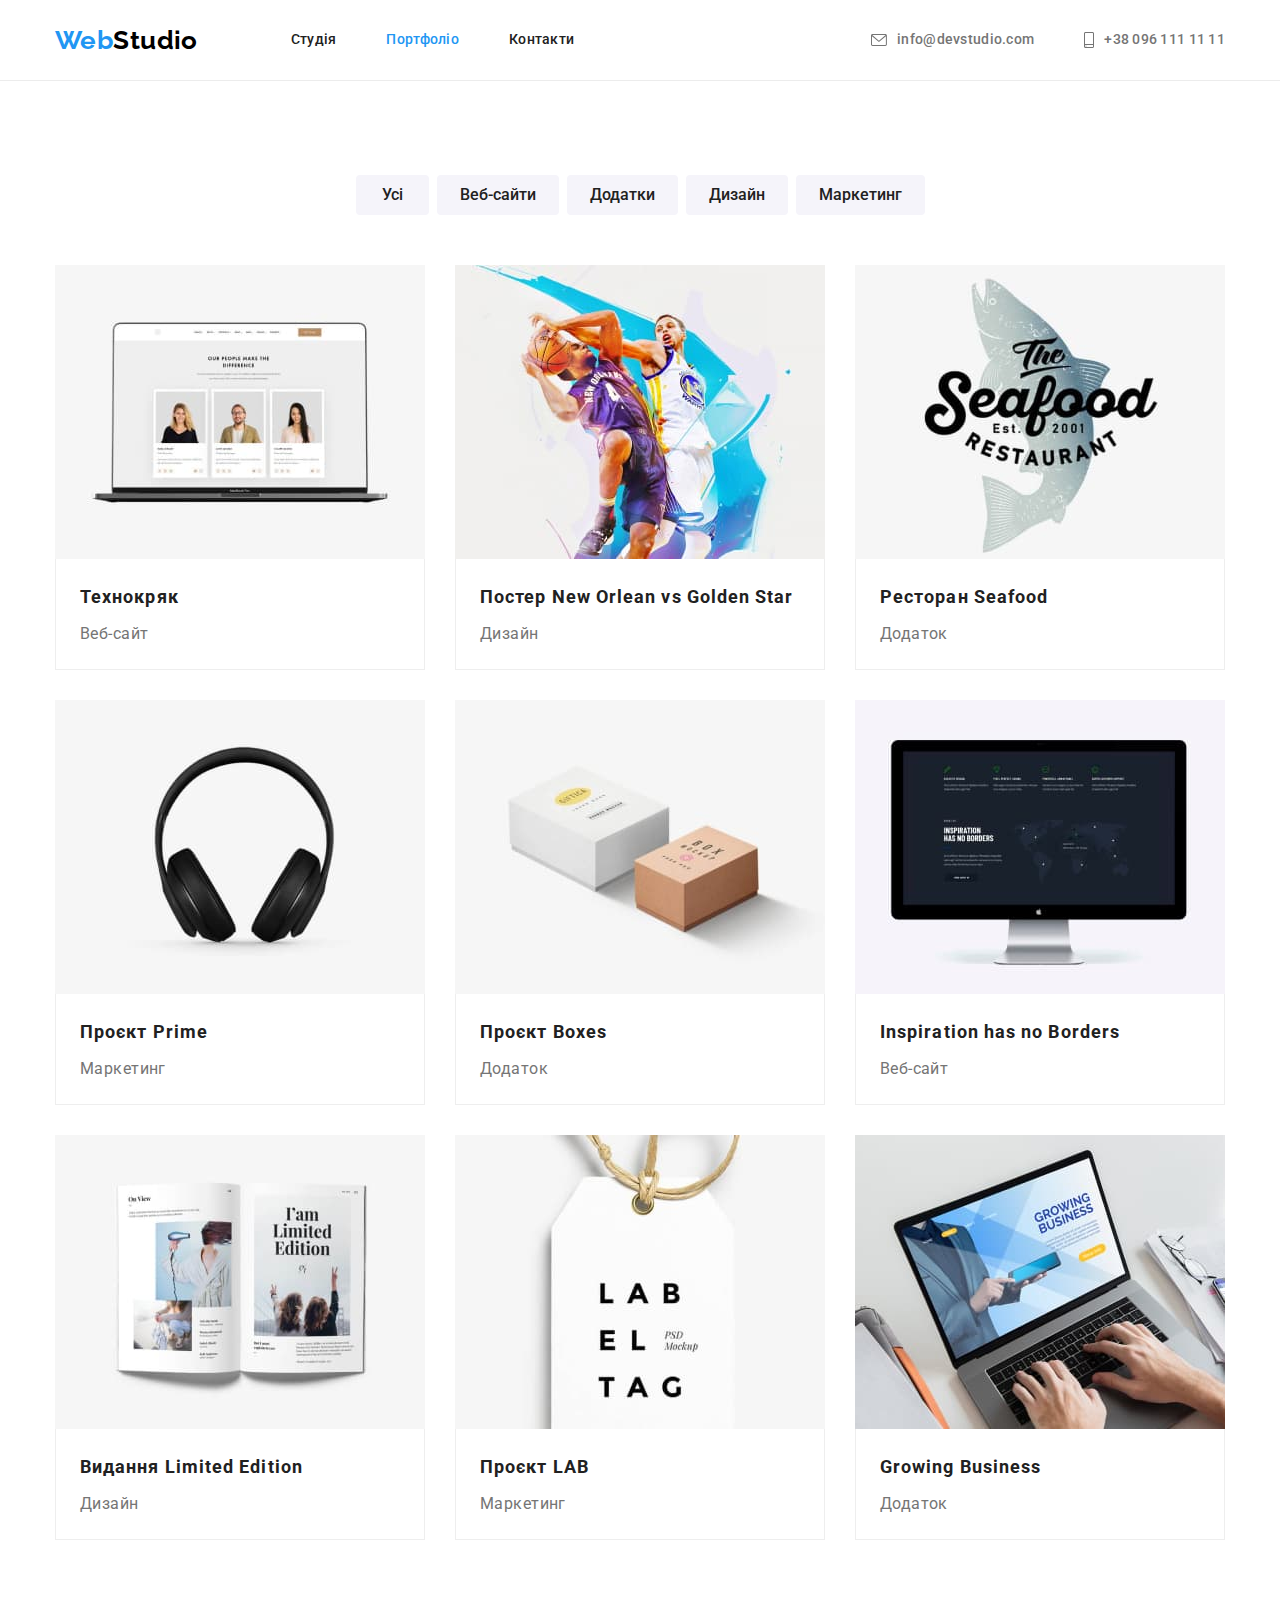
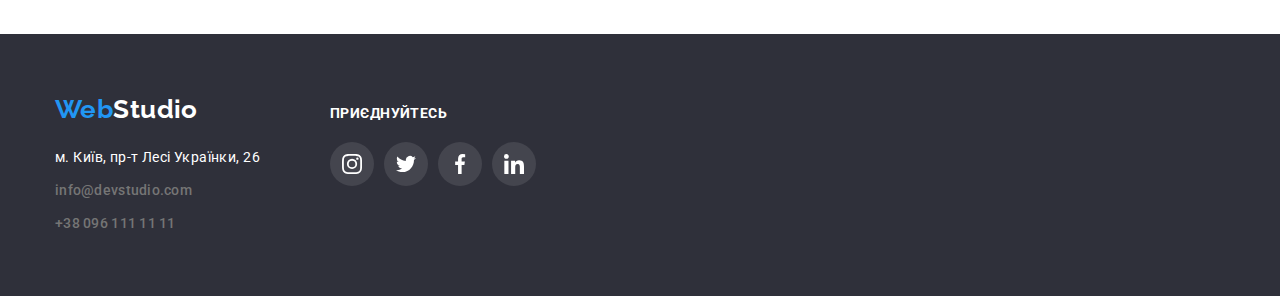
==== portfolio.html @ b2837404 "Initial commit" ====
<!DOCTYPE html>
<html lang="uk">

<head>
    <meta charset="UTF-8">
    <meta http-equiv="X-UA-Compatible" content="IE=edge">
    <meta name="viewport" content="width=device-width, initial-scale=1.0">
    <title>Портфоліо</title>
    <link href="https://fonts.googleapis.com/css2?family=Raleway:wght@700&family=Roboto:wght@400;500;700;900&display=swap" rel="stylesheet">
    <link rel="stylesheet" href="https://cdnjs.cloudflare.com/ajax/libs/modern-normalize/1.1.0/modern-normalize.min.css">
    <link rel="stylesheet" href="./css/style.css" />
</head>

<body class="page">
    <header class="page-header">
        <div class="container">
            <nav class="main-nav">
                <a class="logo-link" href="./index.html">Web<span class="logo-header">Studio</span></a>
                <ul class="site-nav list">
                    <li class="item"><a class="link" href="./index.html">Студія</a></li>
                    <li class="item"><a class="link current" href="./portfolio.html">Портфоліо</a></li>
                    <li class="item"><a class="link" href="#contacts">Контакти</a></li>
                </ul>
            </nav>
            <ul class="site-nav-hc list">
                <li class="item"><a class="contact" href="mailto:info@devstudio.com">
                        <svg class="contacts-icon" width="16" height="12">
                            <use href="./images/sprite.svg#icon-envelope"></use>
                        </svg>
                        info@devstudio.com</a>
                </li>
                <li class="item"><a class="contact" href="tel:+380961111111">
                        <svg class="contacts-icon" width="10" height="16">
                            <use href="./images/sprite.svg#icon-smartphone"></use>
                        </svg>+38 096 111 11 11</a></li>
            </ul>
        </div>
    </header>
    <main>
        <section class="section">
            <div class="container">
                <h1 class="visually-hidden">Портфоліо</h1>
                    <ul class="list menu-btn">
                        <li class="item-btn"><button class="button radio" type="button">Усі</button></li>
                        <li class="item-btn"><button class="button radio" type="button">Веб-сайти</button></li>
                        <li class="item-btn"><button class="button radio" type="button">Додатки</button></li>
                        <li class="item-btn"><button class="button radio" type="button">Дизайн</button></li>
                        <li class="item-btn"><button class="button radio" type="button">Маркетинг</button></li>
                    </ul>
                <ul class="list list-prj">
                    <li class="item-prj">
                        <a href="#" target="_blank" class="list-link"><img src="./images/portfolio-1.jpg" alt="Вигляд веб сайту" width="370" height="294">
                        <div class="card-prj"><h2 class="list-title">Технокряк</h2>
                        <p class="text">Веб-сайт</p></div></a>
                    </li>
                    <li class="item-prj">
                        <a href="#" target="_blank" class="list-link"><img src="./images/portfolio-2.jpg" alt="Гра двох баскетболістів" width="370" height="294"> 
                        <div class="card-prj"><h2 class="list-title">Постер New Orlean vs Golden Star</h2>
                        <p class="text">Дизайн</p></div></a>
                    </li>
                    <li class="item-prj">
                        <a href="#" target="_blank" class="list-link"><img src="./images/portfolio-3.jpg" alt="Лого ресторану Seafood" width="370" height="294">
                        <div class="card-prj"><h2 class="list-title">Ресторан Seafood</h2>
                        <p class="text">Додаток</p></div></a>
                    </li>
                    <li class="item-prj">
                        <a href="#" target="_blank" class="list-link"><img src="./images/portfolio-4.jpg" alt="Вакумні наушники" width="370" height="294"> 
                        <div class="card-prj"><h2 class="list-title">Проєкт Prime</h2>
                        <p class="text">Маркетинг</p></div></a>
                    </li>
                    <li class="item-prj">
                        <a href="#" target="_blank" class="list-link"><img src="./images/portfolio-5.jpg" alt="Дві продукції Boxes" width="370" height="294">
                        <div class="card-prj"><h2 class="list-title">Проєкт Boxes</h2>
                        <p class="text">Додаток</p></div></a>
                    </li>
                    <li class="item-prj">
                        <a href="#" target="_blank" class="list-link"><img src="./images/portfolio-6.jpg" alt="Вигляд веб сайту" width="370" height="294">
                        <div class="card-prj"><h2 class="list-title">Inspiration has no Borders</h2>
                        <p class="text">Веб-сайт</p></div></a>
                    </li>
                    <li class="item-prj">
                        <a href="#" target="_blank" class="list-link"><img src="./images/portfolio-7.jpg" alt="Журнал" width="370" height="294">
                        <div class="card-prj"><h2 class="list-title">Видання Limited Edition</h2>
                        <p class="text">Дизайн</p></div></a>
                    </li>
                    <li class="item-prj">
                        <a href="#" target="_blank" class="list-link"><img src="./images/portfolio-8.jpg" alt="Бірка LAB" width="370" height="294">
                        <div class="card-prj"><h2 class="list-title">Проєкт LAB</h2>
                        <p class="text">Маркетинг</p></div></a>
                    </li>
                    <li class="item-prj">
                        <a href="#" target="_blank" class="list-link"><img src="./images/portfolio-9.jpg" alt="Презентація" width="370" height="294">
                        <div class="card-prj"><h2 class="list-title">Growing Business</h2>
                        <p class="text">Додаток</p></div></a>
                    </li>
                </ul> 
            </div>
            
        </section>
    </main>
    <footer>
        <div class="container footer-container">
                <div><a class="logo-link" href="./index.html">Web<span class="logo-footer">Studio</span></a>
                    <address>
                        <ul class="site-nav-fc list">
                            <li><a class="address" href="https://goo.gl/maps/CPtrU1FHBa2aNyZL9" target="_blank"
                                    rel="noopener noreferrer nofollow">м. Київ, пр-т Лесі Українки, 26</a></li>
                            <li><a class="contact" href="mailto:info@devstudio.com">info@devstudio.com</a></li>
                            <li><a class="contact" href="tel:+380961111111">+38 096 111 11 11</a></li>
                        </ul>
                    </address>
                </div>
                <div class="network">
                    <p class="network-title">Приєднуйтесь<p>
                    <ul class="network-list list">
                        <li class="network-item">
                            <a class="network-link" href="#" target="_blank" rel="noopener noreferrer">
                                <svg class="network-icon" width="20" height="20">
                                    <use href="./images/sprite.svg#icon-instagram"></use>
                                </svg>
                            </a>
                        </li>
                        <li class="network-item">
                            <a class="network-link" href="#" target="_blank" rel="noopener noreferrer">
                                <svg class="network-icon" width="20" height="20">
                                    <use href="./images/sprite.svg#icon-twitter"></use>
                                </svg>
                            </a>
                        </li>
                        <li class="network-item">
                            <a class="network-link" href="" target="_blank" rel="noopener noreferrer">
                                <svg class="network-icon" width="20" height="20">
                                    <use href="./images/sprite.svg#icon-facebook"></use>
                                </svg>
                            </a>
                        </li>
                        <li class="network-item">
                            <a class="network-link" href="" target="_blank" rel="noopener noreferrer">
                                <svg class="network-icon" width="20" height="20">
                                    <use href="./images/sprite.svg#icon-linkedin"></use>
                                </svg>
                            </a>
                        </li>
                    </ul>
                </div>
        </div>
    </footer>
</body>

</html>
---- css/style.css ----
:root {
   /* Text colors */
    --primary-txt-cl: #757575;
    --title-txt-cl: #212121;
    --accent-txt-cl: #2196F3 ;
    --text-white: #ffffff;
    --logo-header: #000000;
    --logo-footer: #ffffff;
    /* Background */
    --primary-white-cl: #ffffff;
    --accent-bg-cl: #2196F3;
    --gray-bg-cl: #2F303A;
    --additional-gray-cl: #F5F4FA;
    --clients-gray-cl: #AFB1B8;
    /* Colors for button */
    --btn-radio-bg: #F5F4FA;
    --text-bt-cl: #ffffff;
    --active-bg-cl: #188CE8;
    /* border-bottom */
    --border-bottom-header: #ECECEC;
    --border-div: #EEEEEE;
    /* network */
    --network-notact: #AFB1B8;
}
    
body {
    font-size: 14px;
    line-height: 1.71;
    font-family: 'Roboto', sans-serif;
    letter-spacing: 0.03em;

    color: var(--primary-txt-cl);
    background-color: var(--primary-white-cl);
}

.text {
    color: #757575;

    text-decoration: none;
    font-size: 16px;
    line-height: 1.88;
}

h1,
h2,
h3,
h4,
h5,
h6,
p,
ul {
    margin: 0px;
    padding: 0px;
}

.container {
    margin-left: auto;
    margin-right: auto;
    padding-left: 15px;
    padding-right: 15px;
    width: 1200px;
}

.section {
    padding-top: 94px;
    padding-bottom: 94px;
}

img {
    display: block;
}

.list {
    margin: 0;
    padding: 0;
    list-style: none;
}
/* ========== header ========== */
/* LOGO */

.logo-link {
    color: var(--accent-txt-cl);
    font-family: Raleway, sans-serif;
      
    font-weight: 700;
    font-size: 26px;    
    line-height: 1.19; 
    text-decoration: none; 
}

.logo-header {
    color: var(--logo-header);
}

.logo-footer {
    color: var(--logo-footer);
}



.page-header {
    border-bottom: 1px solid var(--border-bottom-header);
}

.page-header .container {
    display: flex;  
}
/* ----навігація---- */
.site-nav {
    display: flex;
    margin-left: 93px;
}

.main-nav {
    display: flex;
    align-items: center;
}


.site-nav .item:not(:last-child) {
    margin-right: 50px;
}

.site-nav .link {
    display: block;
    padding-top: 32px;
    padding-bottom: 32px;

    color: var(--title-txt-cl);
         
    font-weight: 500;
    font-size: 14px;
    line-height: 1.14;
    letter-spacing: 0.02em;
}

.link {
    text-decoration: none;
}

.site-nav .link:hover,
.site-nav .link:focus {
    color: var(--accent-txt-cl);
}

.site-nav-hc {
    display: flex;
    margin-left: auto;
    align-items: center;
}

.site-nav-hc .item+.item {
    margin-left: 50px;
}


.site-nav-hc .contact {
    display: flex;
    padding-top: 32px;
    padding-bottom: 32px;
    color: var(--primary-txt-cl);
    align-items: center;
    

    font-weight: 500;
    font-size: 14px;
    line-height: 1.14;
    letter-spacing: 0.02em;
    text-decoration: none;
    font-style: normal;
}

.contacts-icon {
    margin-right: 10px;
    fill: currentColor;
}

.contact:hover,
.contact:focus {
    color: var(--accent-txt-cl);
}
.contact:hover .contacts-icon,
.contact:focus .contacts-icon {
    fill: currentColor;
}

.link.current {
    color: var(--accent-txt-cl);
}


/* ========= hero ========== */

.hero {
    max-width: 1600px;
    height: 600px;
    margin-right: auto;
    margin-left: auto;
    padding-top: 200px;
    padding-bottom: 200px;
    background-image: linear-gradient(to right, rgba(47, 48, 58, 0.4), rgba(47, 48, 58, 0.4)), url(../images/hero-bg.jpg);
    background-repeat: no-repeat;
    background-size: cover;

    text-align: center;
    background-color: var(--gray-bg-cl);
}
.hero-title {
    margin-top: 0;
    margin-bottom: 30px;
    color: var(--text-white);
    font-weight: 900;
    font-size: 44px;
    line-height: 1.36;
    /* or 136% */
    text-align: center;
    letter-spacing: 0.06em;
    text-transform: uppercase;
    width: 700px;
    margin-right: auto;
    margin-left: auto;
}

.hero-button {
    display: inline-block;
    padding: 10px 32px;
    min-width: 216px;
    box-shadow: 0px 4px 4px rgba(0, 0, 0, 0.15);
    border-radius: 4px;
    border: 1px solid transparent;
    
    color: var(--text-bt-cl);
    background-color: var(--accent-bg-cl);

    font-family: inherit; 
    font-weight: 700;
    font-size: 16px;
    line-height: 1.88;
    letter-spacing: 0.06em;
    text-align: center;

    cursor: pointer;
}

.hero-button:focus,
.hero-button:hover {
    color: var(--text-bt-cl);
    background-color: var(--active-bg-cl);
    font-family: inherit;
}




/* ============ section-2 ============== */

.list-mqs {
    display: flex;
}

.item-mqs {
    width: 270px;
}
.item-mqs:not(:last-child) {
    margin-right: 30px;
}

.icon-mqs {
    display: flex;
    justify-content: center;

    margin-bottom: 30px;
    min-height: 120px;
    border-radius: 4px;
    background-color: var(--additional-gray-cl);
}


.visually-hidden {
    position: absolute;
    white-space: nowrap;
    width: 1px;
    height: 1px;
    overflow: hidden;
    border: 0;
    padding: 0;
    clip: rect(0 0 0 0);
    clip-path: inset(50%);
    margin: -1px;  
}

.text-mqs {
    font-size: 14px;
    line-height: 1.71;
}

.section-title-minor {
    color: var(--title-txt-cl);

    font-weight: 700;
    font-size: 14px;
    line-height: 1.14;
    text-transform: uppercase;

    margin-bottom: 10px;
}

/* =========== section-3(work) ================= */

.section-work {
    padding-top: 0;
    padding-bottom: 94px;
}

.section-title {
    color: var(--title-txt-cl);
    
    font-weight: 700;
    font-size: 36px;
    line-height: 1.17;
    text-align: center;

    margin-bottom: 50px;
}

.list-wwd {
    display: flex;
}

.item-wwd:not(:last-child) {
    margin-right: 30px;
}

.section-title-none {
    color: var(--title-txt-cl);

    font-weight: 500;
    font-size: 16px;
    line-height: 1.19;
    
    margin-bottom: 10px;
}
.list-title {
    color: var(--title-txt-cl);

    font-weight: 700;
    font-size: 18px;
    line-height: 2;
    letter-spacing: 0.06em;
    text-decoration: none;
}


.list-link {
    display: block;
    text-decoration: none;
}

/* Button */
.button {
    color: var(--title-txt-cl);
    background-color: var(--primary-bg-cl);
    font-family: inherit;
}


.button.radio {
    color: var(--title-txt-cl);
    background-color: var(--primary-bg-cl);

    font-family: inherit;
    font-weight: 500;
    font-size: 16px;
    line-height: 1.62;
    cursor: pointer;
}
.button.radio:focus,
.button.radio:hover {
    color: var(--text-bt-cl);
    background-color: var(--accent-bg-cl);
    font-family: inherit;
} 


/* =========== section-team ============ */
.section-team {
    background: var(--additional-gray-cl);
}

.list-team {
    display: flex;
}

.text-ourteam {
    font-size: 16px;
    line-height: 1.18;
    margin-bottom: 16px;
}

.worker {
    text-align: center;
    background: var(--primary-white-cl);
    box-shadow: 0px 1px 3px rgba(0, 0, 0, 0.12), 0px 1px 1px rgba(0, 0, 0, 0.14), 0px 2px 1px rgba(0, 0, 0, 0.2);
    border-radius: 0px 0px 4px 4px;
}

.worker:not(:last-child) {
    margin-right: 30px;
}

.description-ourteam {
    padding: 30px;
}

/* ==========social-network======== */
.social-network {
    display: flex;
    gap: 10px;
    justify-content: center;
}

.social-link {
    display: flex;
    align-items: center;
    justify-content: center;
    
    width: 44px;
    height: 44px;

    border-radius: 50%;
    color: var(--network-notact);
    background-color: var(--primary-white-cl);
}


.social-link:hover, 
.social-link:focus {
    color: var(--text-bt-cl); 
    background-color: var(--accent-bg-cl);
}

.social-icon {
    fill: currentColor;
}

/* ============= Clients ============== */

.clients-content .section-title {
    margin-bottom: 50px;
}

.clients-list {
    display: flex;
}

.clients-link {
    display: flex;
    justify-content: center;
    align-items: center;
    min-width: 170px;
    min-height: 92px;
    border: 1px solid var(--clients-gray-cl);
    border-radius: 4px;
    color: var(--clients-gray-cl);
} 

.clients-link:hover,
.clients-link:focus {
    border: 1px solid var(--accent-bg-cl);
    color: var(--accent-txt-cl);
}

.clients-icon {
    fill: currentColor;
}

.clients-item:not(:last-child) {
    margin-right: 30px;
}


/* ================== Portfolio ======================  */
/* ================ filter portfolio ================= */

.menu-btn {
    display: flex;
    justify-content: center;
    margin-bottom: 50px;
}

.item-btn:not(:last-child) {
    margin-right: 8px;
}

.button.radio {
    display: inline-block;
    padding: 6px 22px;
    min-width: 73px;

    color: var(--title-txt-cl);
    background-color: var(--btn-radio-bg);
    
    border-radius: 4px;
    border: 1px solid transparent;

    font-family: inherit;
    font-weight: 500;
    font-size: 16px;
    line-height: 1.62;

    cursor: pointer;
}

.button.radio:focus,
.button.radio:hover {
    color: var(--text-bt-cl);
    background-color: var(--accent-bg-cl);
    box-shadow: 0px 3px 1px rgba(0, 0, 0, 0.1), 0px 1px 2px rgba(0, 0, 0, 0.08), 0px 2px 2px rgba(0, 0, 0, 0.12);
    font-family: inherit
}
.list-link:hover,
.list-link:focus {
    box-shadow: 0px 1px 1px rgba(0, 0, 0, 0.12), 0px 4px 4px rgba(0, 0, 0, 0.06), 1px 4px 6px rgba(0, 0, 0, 0.16);
}

/* =============== Cписок ============= */

.list-prj {
    display: flex;
    flex-wrap: wrap;
    margin-right: -30px;
    margin-bottom: -30px;
}
.item-prj {
    width: calc(100% / 3 - 30px); 
    margin-right: 30px;
    margin-bottom: 30px;
}



.card-prj {
    padding: 20px 24px;
}

.list-title {
    margin-bottom: 4px;
}

.item-prj div {
    border-left: 1px solid var(--border-div);
    border-bottom: 1px solid var(--border-div);
    border-right: 1px solid var(--border-div);
}


/* ===========footer========= */

footer {
    background: var(--gray-bg-cl);
    padding-top: 60px;
    padding-bottom: 60px;
}

.footer-container {
    display: flex;
    gap: 70px;
    align-items: baseline
}

address {
    margin-top: 20px;
}

.site-nav-fc li:not(:last-child) {
    margin-bottom: 9px;
}  

.address {
    color: var(--text-bt-cl);

    font-size: 14px;
    line-height: 1.71;
    letter-spacing: 0.03em;
    text-decoration: none;
    font-style: normal;
}

.network-title {
    margin-bottom: 20px;

    font-weight: 700;
    line-height: 1.14;
    text-transform: uppercase;
    color: var(--text-white);
}

.network-list {
    display: flex;
    gap: 10px;
}

.network-link {
    display: flex;
    justify-content: center;
    align-items: center;

    width: 44px;
    height: 44px;
    
    border-radius: 50%;
    fill: var(--text-white);
    background-color: rgba(255, 255, 255, 0.1);
}

.network-link:hover,
.network-link:focus {
    background-color: var(--accent-bg-cl);
}
/* .network-title {
    font-style: normal;
    font-weight: 700;
    line-height: 1.14;
    text-transform: uppercase;

    color: var(--text-white);
}

.social-network {
    display: flex;
    gap: 10px;
    justify-content: center;
}

.social-link {
    display: flex;
    align-items: center;
    justify-content: center;

    width: 44px;
    height: 44px;

    border-radius: 50%;
    color: var(--network-notact);
    background-color: 
} */


.social-link:hover,
.social-link:focus {
    color: var(--text-bt-cl);
    background-color: var(--accent-bg-cl);
}

.social-icon {
    fill: currentColor;
}


    /* Контакти */
.site-nav-fc .contact {
    color: var(--primary-txt-cl);
    font-weight: 500;
    font-size: 14px;
    line-height: 1.14;
    letter-spacing: 0.02em;
    text-decoration: none;
    font-style: normal;
}

.site-nav-fc .contact:hover,
.site-nav-fc .contact:focus {
    color: var(--accent-txt-cl);
}
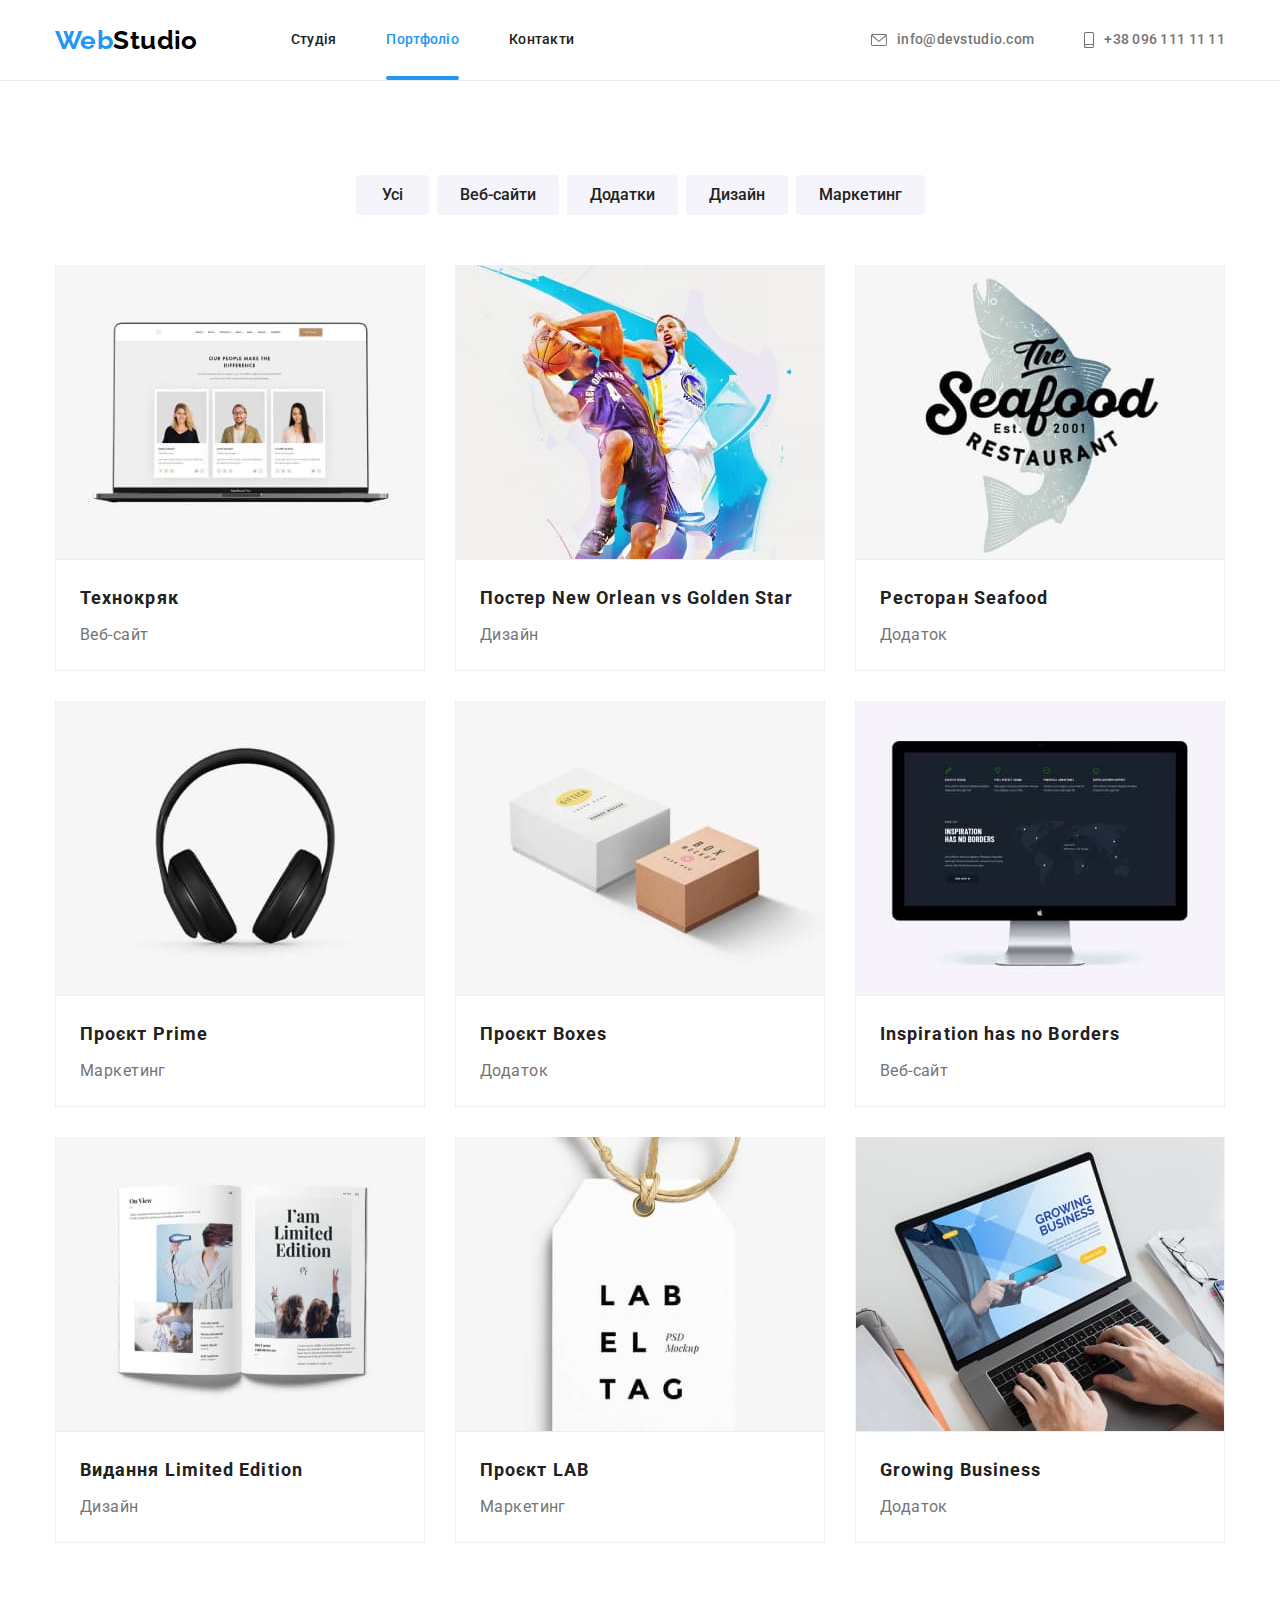
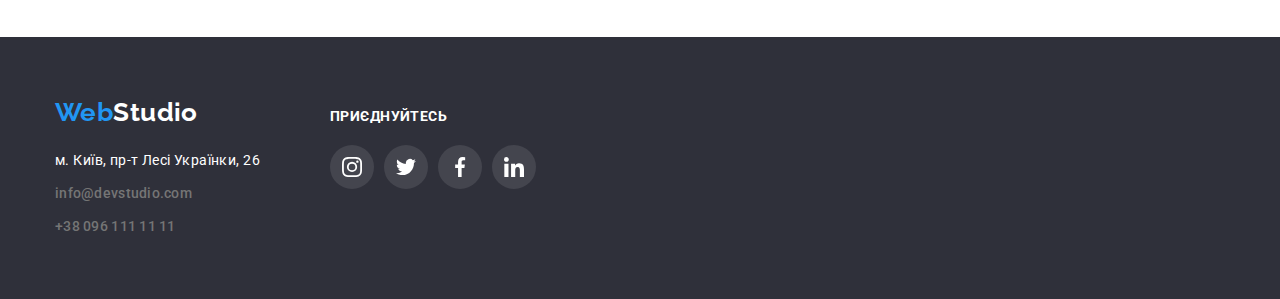
==== commit 71686571: "commit 1" ====
--- a/portfolio.html
+++ b/portfolio.html
@@ -49,47 +49,105 @@
                     </ul>
                 <ul class="list list-prj">
                     <li class="item-prj">
-                        <a href="#" target="_blank" class="list-link"><img src="./images/portfolio-1.jpg" alt="Вигляд веб сайту" width="370" height="294">
+                        <a href="#" target="_blank" class="list-link">
+                            <div class="overlay-prj">
+                                <img src="./images/portfolio-1.jpg" alt="Вигляд веб сайту" width="370" height="294">
+                                <p class="overlay">Ресурс пропонує комплексні пропозиції з різним рівнем функціоналу та сервісів. Все це дозволить відвідувачу отримати
+                                вичерпні відомості про компанію чи приватну особу.</p>
+                            </div>
                         <div class="card-prj"><h2 class="list-title">Технокряк</h2>
                         <p class="text">Веб-сайт</p></div></a>
                     </li>
                     <li class="item-prj">
-                        <a href="#" target="_blank" class="list-link"><img src="./images/portfolio-2.jpg" alt="Гра двох баскетболістів" width="370" height="294"> 
+                        <a href="#" target="_blank" class="list-link">
+                            <div class="overlay-prj">
+                                <img src="./images/portfolio-2.jpg" alt="Гра двох баскетболістів" width="370" height="294"> 
+                                <p class="overlay">Ресурс пропонує комплексні пропозиції з різним рівнем функціоналу та сервісів. Все це дозволит відвідувачу отримати
+                                вичерпні відомості про компанію чи приватну особу.</p>
+                            </div>    
                         <div class="card-prj"><h2 class="list-title">Постер New Orlean vs Golden Star</h2>
                         <p class="text">Дизайн</p></div></a>
                     </li>
                     <li class="item-prj">
-                        <a href="#" target="_blank" class="list-link"><img src="./images/portfolio-3.jpg" alt="Лого ресторану Seafood" width="370" height="294">
+                        <a href="#" target="_blank" class="list-link">
+                            <div class="overlay-prj">
+                                <img src="./images/portfolio-3.jpg" alt="Лого ресторану Seafood" width="370" height="294">
+                                <p class="overlay">Ресурс пропонує комплексні пропозиції з різним рівнем функціоналу та сервісів. Все це дозволит
+                                    відвідувачу отримати
+                                    вичерпні відомості про компанію чи приватну особу.</p>
+                            </div>
                         <div class="card-prj"><h2 class="list-title">Ресторан Seafood</h2>
                         <p class="text">Додаток</p></div></a>
                     </li>
                     <li class="item-prj">
-                        <a href="#" target="_blank" class="list-link"><img src="./images/portfolio-4.jpg" alt="Вакумні наушники" width="370" height="294"> 
+                        <a href="#" target="_blank" class="list-link">
+                            <div class="overlay-prj">
+                                <img src="./images/portfolio-4.jpg" alt="Лого ресторану Seafood" width="370" height="294">
+                                <p class="overlay">Ресурс пропонує комплексні пропозиції з різним рівнем функціоналу та сервісів. Все це
+                                    дозволит
+                                    відвідувачу отримати
+                                    вичерпні відомості про компанію чи приватну особу.</p>
+                            </div>
                         <div class="card-prj"><h2 class="list-title">Проєкт Prime</h2>
                         <p class="text">Маркетинг</p></div></a>
                     </li>
                     <li class="item-prj">
-                        <a href="#" target="_blank" class="list-link"><img src="./images/portfolio-5.jpg" alt="Дві продукції Boxes" width="370" height="294">
+                        <a href="#" target="_blank" class="list-link">
+                            <div class="overlay-prj">
+                                <img src="./images/portfolio-5.jpg" alt="Лого ресторану Seafood" width="370" height="294">
+                                <p class="overlay">Ресурс пропонує комплексні пропозиції з різним рівнем функціоналу та сервісів. Все це
+                                    дозволит
+                                    відвідувачу отримати
+                                    вичерпні відомості про компанію чи приватну особу.</p>
+                            </div>
                         <div class="card-prj"><h2 class="list-title">Проєкт Boxes</h2>
                         <p class="text">Додаток</p></div></a>
                     </li>
                     <li class="item-prj">
-                        <a href="#" target="_blank" class="list-link"><img src="./images/portfolio-6.jpg" alt="Вигляд веб сайту" width="370" height="294">
+                        <a href="#" target="_blank" class="list-link">
+                            <div class="overlay-prj">
+                                <img src="./images/portfolio-6.jpg" alt="Лого ресторану Seafood" width="370" height="294">
+                                <p class="overlay">Ресурс пропонує комплексні пропозиції з різним рівнем функціоналу та сервісів. Все це
+                                    дозволит
+                                    відвідувачу отримати
+                                    вичерпні відомості про компанію чи приватну особу.</p>
+                            </div>
                         <div class="card-prj"><h2 class="list-title">Inspiration has no Borders</h2>
                         <p class="text">Веб-сайт</p></div></a>
                     </li>
                     <li class="item-prj">
-                        <a href="#" target="_blank" class="list-link"><img src="./images/portfolio-7.jpg" alt="Журнал" width="370" height="294">
+                        <a href="#" target="_blank" class="list-link">
+                            <div class="overlay-prj">
+                                <img src="./images/portfolio-7.jpg" alt="Лого ресторану Seafood" width="370" height="294">
+                                <p class="overlay">Ресурс пропонує комплексні пропозиції з різним рівнем функціоналу та сервісів. Все це
+                                    дозволит
+                                    відвідувачу отримати
+                                    вичерпні відомості про компанію чи приватну особу.</p>
+                            </div>
                         <div class="card-prj"><h2 class="list-title">Видання Limited Edition</h2>
                         <p class="text">Дизайн</p></div></a>
                     </li>
                     <li class="item-prj">
-                        <a href="#" target="_blank" class="list-link"><img src="./images/portfolio-8.jpg" alt="Бірка LAB" width="370" height="294">
+                        <a href="#" target="_blank" class="list-link">
+                            <div class="overlay-prj">
+                                <img src="./images/portfolio-8.jpg" alt="Лого ресторану Seafood" width="370" height="294">
+                                <p class="overlay">Ресурс пропонує комплексні пропозиції з різним рівнем функціоналу та сервісів. Все це
+                                    дозволит
+                                    відвідувачу отримати
+                                    вичерпні відомості про компанію чи приватну особу.</p>
+                            </div>
                         <div class="card-prj"><h2 class="list-title">Проєкт LAB</h2>
                         <p class="text">Маркетинг</p></div></a>
                     </li>
                     <li class="item-prj">
-                        <a href="#" target="_blank" class="list-link"><img src="./images/portfolio-9.jpg" alt="Презентація" width="370" height="294">
+                        <a href="#" target="_blank" class="list-link">
+                            <div class="overlay-prj">
+                                <img src="./images/portfolio-9.jpg" alt="Лого ресторану Seafood" width="370" height="294">
+                                <p class="overlay">Ресурс пропонує комплексні пропозиції з різним рівнем функціоналу та сервісів. Все це
+                                    дозволит
+                                    відвідувачу отримати
+                                    вичерпні відомості про компанію чи приватну особу.</p>
+                            </div>
                         <div class="card-prj"><h2 class="list-title">Growing Business</h2>
                         <p class="text">Додаток</p></div></a>
                     </li>
--- a/css/style.css
+++ b/css/style.css
@@ -96,8 +96,6 @@
     color: var(--logo-footer);
 }
 
-
-
 .page-header {
     border-bottom: 1px solid var(--border-bottom-header);
 }
@@ -105,10 +103,29 @@
 .page-header .container {
     display: flex;  
 }
+
+.link.current::after {
+    content: '';
+    display: block;
+    
+    width: 100%;
+    height: 4px;
+    background-color: currentColor;
+
+    position: absolute;
+    bottom: 0;
+    left: 0;
+    border-radius: 2px;
+}
+
 /* ----навігація---- */
 .site-nav {
     display: flex;
     margin-left: 93px;
+}
+
+.site-nav .item {
+    position: relative;
 }
 
 .main-nav {
@@ -132,6 +149,8 @@
     font-size: 14px;
     line-height: 1.14;
     letter-spacing: 0.02em;
+
+    transition: color 250ms cubic-bezier(0.4, 0, 0.2, 1);
 }
 
 .link {
@@ -168,6 +187,8 @@
     letter-spacing: 0.02em;
     text-decoration: none;
     font-style: normal;
+
+    transition: color 250ms cubic-bezier(0.4, 0, 0.2, 1);
 }
 
 .contacts-icon {
@@ -240,6 +261,8 @@
     text-align: center;
 
     cursor: pointer;
+
+    transition: color 250ms cubic-bezier(0.4, 0, 0.2, 1);
 }
 
 .hero-button:focus,
@@ -327,6 +350,31 @@
     display: flex;
 }
 
+.thumb-wwd {
+    position: relative;
+}
+
+.by-line-wwd {
+    position: absolute;
+    left: 0;
+    bottom: 0;
+
+    width: 100%;
+    height: 70px;
+
+    background-color: rgba(47, 48, 58, 0.8);
+
+    font-weight: 700;
+    font-size: 14px;
+    line-height: 1.14;
+    text-align: center;
+    text-transform: uppercase;
+    
+    color: var(--text-white);
+
+    padding: 27px 0px;
+}
+
 .item-wwd:not(:last-child) {
     margin-right: 30px;
 }
@@ -356,30 +404,7 @@
     text-decoration: none;
 }
 
-/* Button */
-.button {
-    color: var(--title-txt-cl);
-    background-color: var(--primary-bg-cl);
-    font-family: inherit;
-}
-
-
-.button.radio {
-    color: var(--title-txt-cl);
-    background-color: var(--primary-bg-cl);
-
-    font-family: inherit;
-    font-weight: 500;
-    font-size: 16px;
-    line-height: 1.62;
-    cursor: pointer;
-}
-.button.radio:focus,
-.button.radio:hover {
-    color: var(--text-bt-cl);
-    background-color: var(--accent-bg-cl);
-    font-family: inherit;
-} 
+
 
 
 /* =========== section-team ============ */
@@ -430,6 +455,8 @@
     border-radius: 50%;
     color: var(--network-notact);
     background-color: var(--primary-white-cl);
+
+    transition: background-color 250ms cubic-bezier(0.4, 0, 0.2, 1);
 }
 
 
@@ -462,6 +489,8 @@
     border: 1px solid var(--clients-gray-cl);
     border-radius: 4px;
     color: var(--clients-gray-cl);
+
+    transition: color 250ms cubic-bezier(0.4, 0, 0.2, 1);
 } 
 
 .clients-link:hover,
@@ -481,7 +510,34 @@
 
 /* ================== Portfolio ======================  */
 /* ================ filter portfolio ================= */
-
+/* Button */
+.button {
+    color: var(--title-txt-cl);
+    background-color: var(--primary-bg-cl);
+    font-family: inherit;
+}
+
+
+/* .button.radio {
+    color: var(--title-txt-cl);
+    background-color: var(--primary-bg-cl);
+
+    font-family: inherit;
+    font-weight: 500;
+    font-size: 16px;
+    line-height: 1.62;
+    cursor: pointer;
+
+    transition: color 250ms cubic-bezier(0.4, 0, 0.2, 1), 
+            background-color 250ms cubic-bezier(0.4, 0, 0.2, 1),
+            box-shadow 250ms cubic-bezier(0.4, 0, 0.2, 1);
+}
+.button.radio:focus,
+.button.radio:hover {
+    color: var(--text-bt-cl);
+    background-color: var(--accent-bg-cl);
+    font-family: inherit;
+}  */
 .menu-btn {
     display: flex;
     justify-content: center;
@@ -509,6 +565,10 @@
     line-height: 1.62;
 
     cursor: pointer;
+
+    transition: color 250ms cubic-bezier(0.4, 0, 0.2, 1),
+            background-color 250ms cubic-bezier(0.4, 0, 0.2, 1),
+            box-shadow 250ms cubic-bezier(0.4, 0, 0.2, 1);
 }
 
 .button.radio:focus,
@@ -518,6 +578,11 @@
     box-shadow: 0px 3px 1px rgba(0, 0, 0, 0.1), 0px 1px 2px rgba(0, 0, 0, 0.08), 0px 2px 2px rgba(0, 0, 0, 0.12);
     font-family: inherit
 }
+
+.list-link {
+    transition: box-shadow 250ms cubic-bezier(0.4, 0, 0.2, 1);
+}
+
 .list-link:hover,
 .list-link:focus {
     box-shadow: 0px 1px 1px rgba(0, 0, 0, 0.12), 0px 4px 4px rgba(0, 0, 0, 0.06), 1px 4px 6px rgba(0, 0, 0, 0.16);
@@ -537,7 +602,36 @@
     margin-bottom: 30px;
 }
 
-
+.overlay-prj {
+    position: relative;
+    overflow: hidden;
+}
+
+.overlay {
+    position: absolute;
+    left: 0;
+    top: 100%;
+    width: 100%;
+    height: 100%;
+    padding: 63px 24px;
+
+    transform: translateY(0); 
+
+    color: var(--text-white);
+    background-color: rgba(33, 150, 243, 0.9);
+
+    font-weight: 400;
+    font-size: 18px;
+    line-height: 1.56;  
+    
+    transition: transform 250ms cubic-bezier(0.4, 0, 0.2, 1);
+}
+
+.overlay-prj:hover .overlay,
+.overlay-prj:focus .overlay {
+    outline: none;
+    transform: translateY(-100%);
+}
 
 .card-prj {
     padding: 20px 24px;
